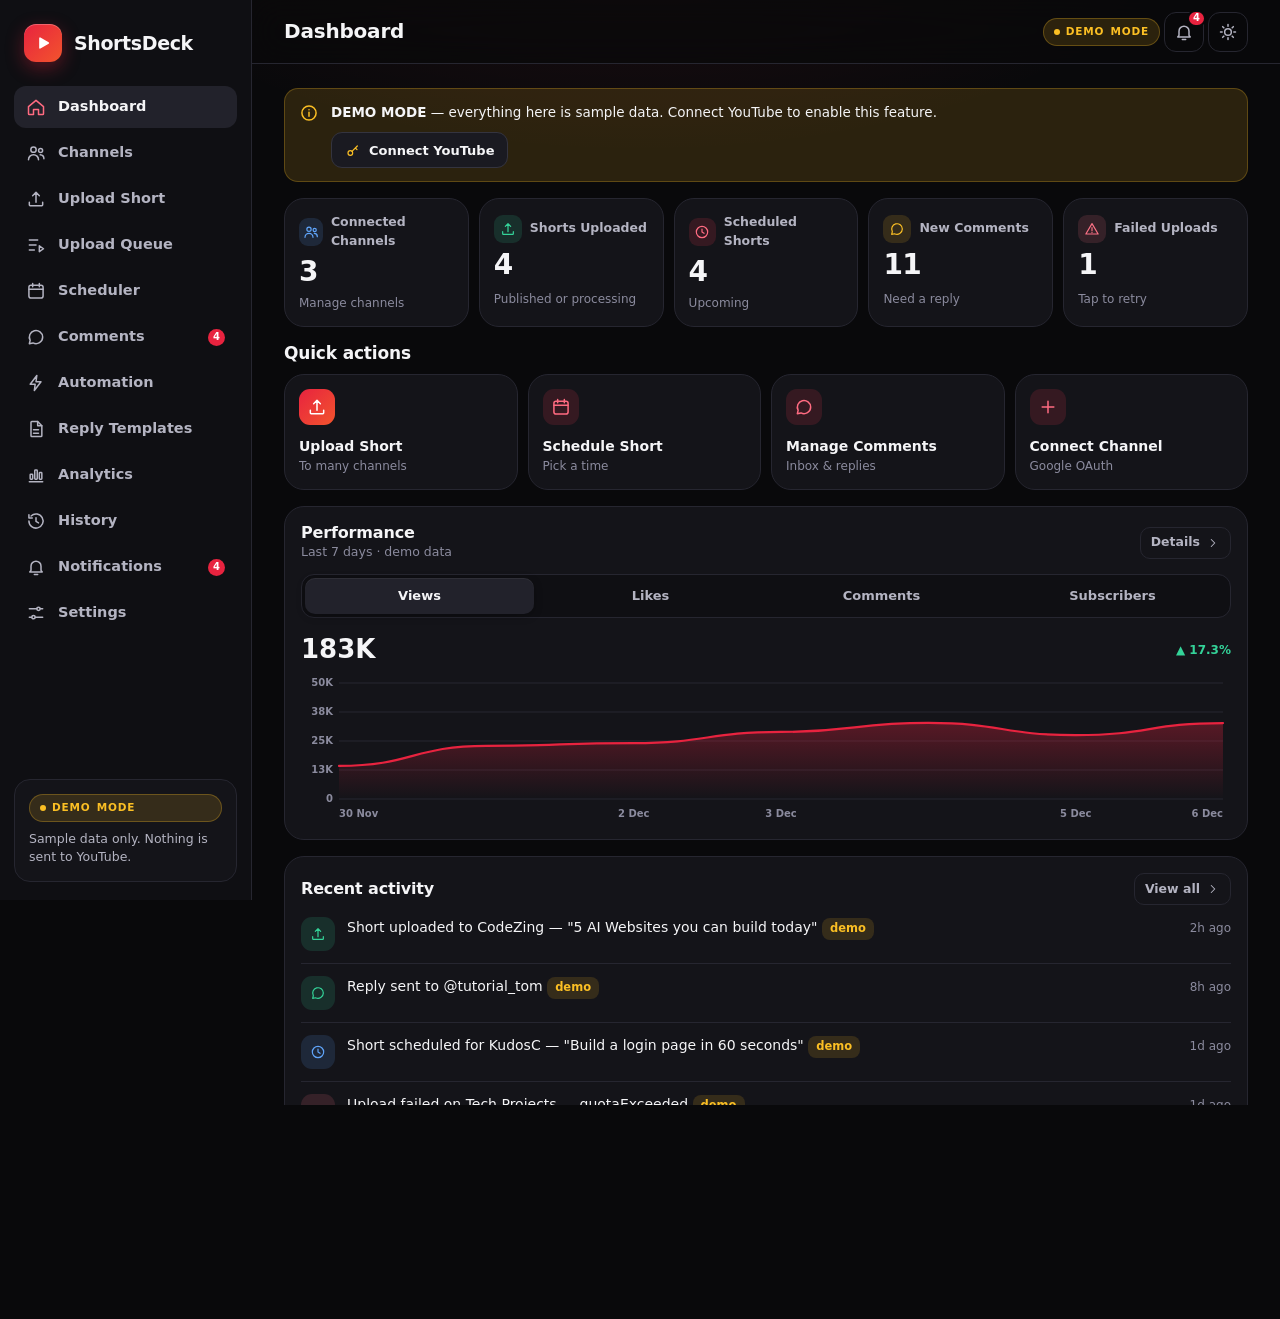
==== index.html @ edeb8007 "Initial commit via GitSync" ====
<!doctype html>
<html lang="en" data-theme="dark">
<head>
<meta charset="utf-8">
<meta name="viewport" content="width=device-width, initial-scale=1, viewport-fit=cover">
<meta name="theme-color" content="#09090b">
<meta name="color-scheme" content="dark light">
<meta name="referrer" content="no-referrer">
<title>ShortsDeck — Multi-channel Shorts manager</title>
<link rel="stylesheet" href="style.css">
<script src="js/theme-boot.js"></script>
</head>
<body>

<!-- Icon sprite (stroke icons, 24px grid) -->
<svg width="0" height="0" style="position:absolute" aria-hidden="true" focusable="false">
  <defs>
    <symbol id="i-home" viewBox="0 0 24 24"><path d="M3 11.5 12 4l9 7.5V20a1 1 0 0 1-1 1h-5v-6H9v6H4a1 1 0 0 1-1-1z"/></symbol>
    <symbol id="i-channels" viewBox="0 0 24 24"><circle cx="9" cy="8" r="3.2"/><path d="M3 20c0-3.3 2.7-6 6-6s6 2.7 6 6"/><circle cx="17.5" cy="9" r="2.4"/><path d="M17 14.2c2.5.2 4.5 2.2 4.5 4.8"/></symbol>
    <symbol id="i-upload" viewBox="0 0 24 24"><path d="M12 16V4m0 0-4 4m4-4 4 4"/><path d="M4 16v3a1 1 0 0 0 1 1h14a1 1 0 0 0 1-1v-3"/></symbol>
    <symbol id="i-queue" viewBox="0 0 24 24"><path d="M4 6h10M4 12h8M4 18h6"/><path d="m16 13 5 3.5-5 3.5z"/></symbol>
    <symbol id="i-calendar" viewBox="0 0 24 24"><rect x="3.5" y="5" width="17" height="15.5" rx="2.5"/><path d="M3.5 10h17M8 3v4M16 3v4"/></symbol>
    <symbol id="i-chat" viewBox="0 0 24 24"><path d="M20 12a8 8 0 0 1-11.6 7.1L4 20l1-4A8 8 0 1 1 20 12z"/></symbol>
    <symbol id="i-bolt" viewBox="0 0 24 24"><path d="M13 3 5 13.5h6L10 21l8-10.5h-6z"/></symbol>
    <symbol id="i-template" viewBox="0 0 24 24"><path d="M7 3h7l5 5v12a1 1 0 0 1-1 1H7a1 1 0 0 1-1-1V4a1 1 0 0 1 1-1z"/><path d="M14 3v5h5M9 13h6M9 17h6"/></symbol>
    <symbol id="i-chart" viewBox="0 0 24 24"><path d="M4 20h16"/><rect x="5" y="11" width="3" height="6" rx=".8"/><rect x="10.5" y="6" width="3" height="11" rx=".8"/><rect x="16" y="9" width="3" height="8" rx=".8"/></symbol>
    <symbol id="i-history" viewBox="0 0 24 24"><path d="M3.5 12a8.5 8.5 0 1 0 2.6-6.1"/><path d="M3.5 4.5v4h4M12 8v4.5l3 1.8"/></symbol>
    <symbol id="i-bell" viewBox="0 0 24 24"><path d="M6 16v-5a6 6 0 1 1 12 0v5l1.5 2h-15z"/><path d="M10 21h4"/></symbol>
    <symbol id="i-settings" viewBox="0 0 24 24"><path d="M4 7h9M17 7h3M4 17h3M11 17h9"/><circle cx="15" cy="7" r="2"/><circle cx="9" cy="17" r="2"/></symbol>
    <symbol id="i-plus" viewBox="0 0 24 24"><path d="M12 5v14M5 12h14"/></symbol>
    <symbol id="i-x" viewBox="0 0 24 24"><path d="m6 6 12 12M18 6 6 18"/></symbol>
    <symbol id="i-check" viewBox="0 0 24 24"><path d="m5 12.5 4.5 4.5L19 7.5"/></symbol>
    <symbol id="i-clock" viewBox="0 0 24 24"><circle cx="12" cy="12" r="8.5"/><path d="M12 7.5V12l3 2"/></symbol>
    <symbol id="i-alert" viewBox="0 0 24 24"><path d="M12 4 2.8 19.5h18.4z"/><path d="M12 10v4.5M12 17.2v.1"/></symbol>
    <symbol id="i-lock" viewBox="0 0 24 24"><rect x="5" y="10.5" width="14" height="10" rx="2"/><path d="M8 10.5V8a4 4 0 0 1 8 0v2.5"/></symbol>
    <symbol id="i-play" viewBox="0 0 24 24"><path d="M8 5.5v13l11-6.5z" fill="currentColor"/></symbol>
    <symbol id="i-trash" viewBox="0 0 24 24"><path d="M4 7h16M10 11v6M14 11v6M6 7l1 12.5a1 1 0 0 0 1 .9h8a1 1 0 0 0 1-.9L18 7M9 7V4.5h6V7"/></symbol>
    <symbol id="i-edit" viewBox="0 0 24 24"><path d="M4 20h4L19 9l-4-4L4 16z"/><path d="m13.5 6.5 4 4"/></symbol>
    <symbol id="i-copy" viewBox="0 0 24 24"><rect x="8.5" y="8.5" width="11" height="11" rx="2"/><path d="M15.5 8.5V6A1.5 1.5 0 0 0 14 4.5H6A1.5 1.5 0 0 0 4.5 6v8A1.5 1.5 0 0 0 6 15.5h2.5"/></symbol>
    <symbol id="i-refresh" viewBox="0 0 24 24"><path d="M20 11a8 8 0 0 0-14-4.5L4 9M4 4v5h5M4 13a8 8 0 0 0 14 4.5L20 15M20 20v-5h-5"/></symbol>
    <symbol id="i-search" viewBox="0 0 24 24"><circle cx="11" cy="11" r="6.5"/><path d="m16 16 4.5 4.5"/></symbol>
    <symbol id="i-grid" viewBox="0 0 24 24"><rect x="4" y="4" width="6.5" height="6.5" rx="1.5"/><rect x="13.5" y="4" width="6.5" height="6.5" rx="1.5"/><rect x="4" y="13.5" width="6.5" height="6.5" rx="1.5"/><rect x="13.5" y="13.5" width="6.5" height="6.5" rx="1.5"/></symbol>
    <symbol id="i-sun" viewBox="0 0 24 24"><circle cx="12" cy="12" r="4"/><path d="M12 3v2M12 19v2M3 12h2M19 12h2M5.6 5.6 7 7M17 17l1.4 1.4M18.4 5.6 17 7M7 17l-1.4 1.4"/></symbol>
    <symbol id="i-moon" viewBox="0 0 24 24"><path d="M20 14.5A8 8 0 0 1 9.5 4a8 8 0 1 0 10.5 10.5z"/></symbol>
    <symbol id="i-send" viewBox="0 0 24 24"><path d="m21 3-9.5 18-2.5-7.5L1.5 11z"/><path d="M21 3 9 13.5"/></symbol>
    <symbol id="i-ban" viewBox="0 0 24 24"><circle cx="12" cy="12" r="8.5"/><path d="m6 6 12 12"/></symbol>
    <symbol id="i-flag" viewBox="0 0 24 24"><path d="M5 21V4M5 4h11l-2 4 2 4H5"/></symbol>
    <symbol id="i-shield" viewBox="0 0 24 24"><path d="M12 3 4.5 6v6c0 4.5 3 7.5 7.5 9 4.5-1.5 7.5-4.5 7.5-9V6z"/><path d="m9 12 2.2 2.2L15.5 10"/></symbol>
    <symbol id="i-info" viewBox="0 0 24 24"><circle cx="12" cy="12" r="8.5"/><path d="M12 11v5M12 8v.1"/></symbol>
    <symbol id="i-link" viewBox="0 0 24 24"><path d="M10 14a4 4 0 0 0 5.7 0l3-3a4 4 0 0 0-5.7-5.7l-1 1M14 10a4 4 0 0 0-5.7 0l-3 3a4 4 0 0 0 5.7 5.7l1-1"/></symbol>
    <symbol id="i-film" viewBox="0 0 24 24"><rect x="3.5" y="4" width="17" height="16" rx="2"/><path d="M8 4v16M16 4v16M3.5 9H8M3.5 15H8M16 9h4.5M16 15h4.5"/></symbol>
    <symbol id="i-image" viewBox="0 0 24 24"><rect x="3.5" y="4.5" width="17" height="15" rx="2"/><circle cx="9" cy="10" r="1.6"/><path d="m4 18 5-5 4 4 3-3 4.5 4.5"/></symbol>
    <symbol id="i-server" viewBox="0 0 24 24"><rect x="3.5" y="4" width="17" height="6.5" rx="1.8"/><rect x="3.5" y="13.5" width="17" height="6.5" rx="1.8"/><path d="M7.5 7.3v.1M7.5 16.8v.1"/></symbol>
    <symbol id="i-chev" viewBox="0 0 24 24"><path d="m9 6 6 6-6 6"/></symbol>
    <symbol id="i-heart" viewBox="0 0 24 24"><path d="M12 20s-7.5-4.6-7.5-10A4.2 4.2 0 0 1 12 7.5 4.2 4.2 0 0 1 19.500 10c0 5.400-7.500 10-7.500 10z"/></symbol>
    <symbol id="i-user" viewBox="0 0 24 24"><circle cx="12" cy="8.5" r="3.5"/><path d="M5 20c0-3.900 3.100-7 7-7s7 3.100 7 7"/></symbol>
    <symbol id="i-eye" viewBox="0 0 24 24"><path d="M2.500 12S6 5.500 12 5.500 21.500 12 21.500 12 18 18.500 12 18.500 2.500 12 2.500 12z"/><circle cx="12" cy="12" r="2.800"/></symbol>
    <symbol id="i-key" viewBox="0 0 24 24"><circle cx="8" cy="15" r="3.500"/><path d="m10.500 12.500 8-8M15.500 7.500l2.500 2.500"/></symbol>
  </defs>
</svg>

<a class="skip" href="#main">Skip to content</a>

<div class="app" id="app">
  <aside class="sidebar" id="sidebar" aria-label="Primary"></aside>
  <div class="shell">
    <header class="topbar" id="topbar"></header>
    <main id="main" class="main" tabindex="-1" aria-live="polite">
      <div class="page"><div class="sk" style="height:120px;margin-bottom:12px"></div><div class="sk" style="height:120px"></div></div>
    </main>
  </div>
  <nav class="bottom-nav" id="bottom-nav" aria-label="Primary mobile"></nav>
</div>

<div id="toast-root" role="status" aria-live="polite"></div>
<div id="modal-root"></div>

<noscript><p style="padding:24px;font-family:sans-serif">ShortsDeck needs JavaScript to run.</p></noscript>

<script src="js/util.js"></script>
<script src="js/storage.js"></script>
<script src="js/demo-data.js"></script>
<script src="js/notifications.js"></script>
<script src="js/youtube.js"></script>
<script src="js/auth.js"></script>
<script src="js/analytics.js"></script>
<script src="js/uploads.js"></script>
<script src="js/scheduler.js"></script>
<script src="js/comments.js"></script>
<script src="app.js"></script>
</body>
</html>
---- style.css ----
/* ==========================================================================
   ShortsDeck — design system
   Mobile-first. Dark by default. No external fonts or libraries.
   ========================================================================== */

:root {
  --font: ui-sans-serif, system-ui, -apple-system, "Segoe UI", Roboto, "Helvetica Neue", Arial, sans-serif;
  --mono: ui-monospace, SFMono-Regular, Menlo, Consolas, monospace;
  --r-sm: 10px; --r-md: 14px; --r-lg: 20px; --r-xl: 26px;
  --nav-h: 64px; --top-h: 56px;
  --safe-b: env(safe-area-inset-bottom, 0px);
  --safe-t: env(safe-area-inset-top, 0px);
  --ease: cubic-bezier(.2, .8, .2, 1);
  --pad: 16px;
}

[data-theme="dark"] {
  --bg: #09090b; --bg2: #0f0f13; --card: #141419; --card2: #1a1a21; --card3: #22222b;
  --line: #262630; --line2: #34343f;
  --text: #f5f5f7; --text2: #b4b4c2; --text3: #8b8b9e;
  --accent: #e8233f; --accent2: #f2542d; --accent-text: #ff6b81; --accent-soft: rgba(255, 59, 87, .14);
  --ok: #34d399; --ok-soft: rgba(52, 211, 153, .14);
  --warn: #fbbf24; --warn-soft: rgba(251, 191, 36, .14);
  --err: #fb7185; --err-soft: rgba(251, 113, 133, .14);
  --info: #60a5fa; --info-soft: rgba(96, 165, 250, .14);
  --glass: rgba(9, 9, 11, .8); --shadow: 0 18px 40px rgba(0, 0, 0, .55);
  --glow: radial-gradient(900px 420px at 50% -120px, rgba(255, 59, 87, .11), transparent 65%);
}
[data-theme="light"] {
  --bg: #f5f5f8; --bg2: #ffffff; --card: #ffffff; --card2: #f1f1f5; --card3: #e8e8ee;
  --line: #e3e3ea; --line2: #cfcfda;
  --text: #14141a; --text2: #4b4b5c; --text3: #666678;
  --accent: #e11d48; --accent2: #ea4a24; --accent-text: #c9163f; --accent-soft: rgba(225, 29, 72, .09);
  --ok: #0f8a5f; --ok-soft: rgba(15, 138, 95, .1);
  --warn: #a16207; --warn-soft: rgba(202, 138, 4, .14);
  --err: #c81e3a; --err-soft: rgba(200, 30, 58, .09);
  --info: #1d63c9; --info-soft: rgba(29, 99, 201, .1);
  --glass: rgba(245, 245, 248, .85); --shadow: 0 18px 40px rgba(20, 20, 40, .14);
  --glow: radial-gradient(900px 420px at 50% -120px, rgba(225, 29, 72, .07), transparent 65%);
}

*, *::before, *::after { box-sizing: border-box; }
html { scroll-padding-top: 72px; scroll-padding-bottom: 170px; -webkit-text-size-adjust: 100%; text-size-adjust: 100%; overflow-x: hidden; scroll-behavior: smooth; }
body {
  margin: 0; min-height: 100dvh; width: 100%; max-width: 100vw; overflow-x: hidden;
  background: var(--glow), var(--bg); background-repeat: no-repeat;
  color: var(--text); font: 400 15px/1.5 var(--font);
  -webkit-font-smoothing: antialiased; -webkit-tap-highlight-color: transparent;
  overflow-wrap: anywhere;
}
body.lock { overflow: hidden; }
img, svg, video, canvas { max-width: 100%; }
h1, h2, h3, h4, p { margin: 0; }
h1, h2, h3, h4 { letter-spacing: -.01em; line-height: 1.25; }
a { color: var(--accent-text); text-decoration: none; }
button { font: inherit; color: inherit; cursor: pointer; }
:focus-visible { outline: 2px solid var(--accent-text); outline-offset: 2px; border-radius: 6px; }
.vh { position: absolute; width: 1px; height: 1px; opacity: 0; overflow: hidden; clip: rect(0 0 0 0); pointer-events: none; }
.skip { position: fixed; left: 8px; top: -60px; z-index: 300; background: var(--card); color: var(--text); padding: 10px 14px; border-radius: 10px; border: 1px solid var(--line2); }
.skip:focus { top: 8px; }
.muted { color: var(--text2); }
.dim { color: var(--text3); }
.mono { font-family: var(--mono); }
.num { font-variant-numeric: tabular-nums; }
.i { width: 20px; height: 20px; flex: none; fill: none; stroke: currentColor; stroke-width: 1.8; stroke-linecap: round; stroke-linejoin: round; }
.i.sm { width: 16px; height: 16px; } .i.xs { width: 14px; height: 14px; } .i.lg { width: 24px; height: 24px; }

/* ---------- App shell ---------- */
.app { min-height: 100dvh; }
.shell { min-width: 0; }
.sidebar { display: none; }
.topbar {
  position: sticky; top: 0; z-index: 40; display: flex; align-items: center; gap: 10px;
  min-height: calc(var(--top-h) + var(--safe-t)); padding: var(--safe-t) var(--pad) 0;
  background: var(--glass); -webkit-backdrop-filter: blur(16px) saturate(1.4); backdrop-filter: blur(16px) saturate(1.4);
  border-bottom: 1px solid var(--line);
}
.topbar .logo-mark { width: 32px; height: 32px; }
.topbar h1 { flex: 1 1 auto; min-width: 0; font-size: 18px; font-weight: 750; white-space: nowrap; overflow: hidden; text-overflow: ellipsis; }
.top-actions { display: flex; align-items: center; gap: 4px; flex: none; }
.topbar { gap: 8px; }
@media (max-width: 419px) { .topbar .logo-mark { width: 28px; height: 28px; } .top-actions .btn.icon { width: 36px; min-height: 36px; } }
.main { padding: 16px var(--pad) calc(var(--nav-h) + var(--safe-b) + 28px); min-width: 0; outline: none; }
.page { display: grid; gap: 16px; min-width: 0; animation: rise .32s var(--ease) both; }
.page > * { min-width: 0; }
@keyframes rise { from { opacity: 0; transform: translateY(8px); } to { opacity: 1; transform: none; } }
@keyframes fade { from { opacity: 0; } to { opacity: 1; } }
@keyframes sheet { from { transform: translateY(40px); opacity: 0; } to { transform: none; opacity: 1; } }

.logo-mark {
  display: grid; place-items: center; border-radius: 10px; color: #fff; flex: none;
  background: linear-gradient(135deg, var(--accent), var(--accent2));
  box-shadow: 0 6px 18px rgba(232, 35, 63, .35), inset 0 1px 0 rgba(255, 255, 255, .25);
}
.logo-mark .i { width: 18px; height: 18px; stroke-width: 2.2; }

.pill-mode {
  display: inline-flex; align-items: center; gap: 6px; height: 28px; padding: 0 10px; border-radius: 99px;
  font-size: 10.5px; font-weight: 800; letter-spacing: .08em; border: 1px solid transparent; white-space: nowrap;
}
.pill-mode::before { content: ""; width: 6px; height: 6px; border-radius: 50%; background: currentColor; }
.pm-x { display: none; }
@media (min-width: 420px) { .pm-x { display: inline; } }
.pill-mode.demo { background: var(--warn-soft); color: var(--warn); border-color: rgba(251, 191, 36, .28); }
.pill-mode.live { background: var(--ok-soft); color: var(--ok); border-color: rgba(52, 211, 153, .3); }

/* Bottom nav (phones/tablets) */
.bottom-nav {
  position: fixed; left: 0; right: 0; bottom: 0; z-index: 50;
  display: grid; grid-template-columns: repeat(5, minmax(0, 1fr)); align-items: end;
  height: calc(var(--nav-h) + var(--safe-b)); padding: 0 6px var(--safe-b);
  background: var(--glass); -webkit-backdrop-filter: blur(18px) saturate(1.4); backdrop-filter: blur(18px) saturate(1.4);
  border-top: 1px solid var(--line);
}
.bn {
  position: relative; display: flex; flex-direction: column; align-items: center; justify-content: center; gap: 3px;
  height: var(--nav-h); background: none; border: 0; color: var(--text3); font-size: 10.5px; font-weight: 650; min-width: 0;
  transition: color .2s;
}
.bn .i { width: 22px; height: 22px; }
.bn[aria-current="page"] { color: var(--text); }
.bn[aria-current="page"]::before {
  content: ""; position: absolute; top: 0; width: 22px; height: 3px; border-radius: 0 0 4px 4px;
  background: linear-gradient(90deg, var(--accent), var(--accent2));
}
.bn[aria-current="page"] .i { color: var(--accent-text); }
.bn.fab { color: var(--text); }
.bn.fab .fab-btn {
  display: grid; place-items: center; width: 52px; height: 52px; border-radius: 18px; margin-top: -22px; color: #fff;
  background: linear-gradient(135deg, var(--accent), var(--accent2));
  box-shadow: 0 10px 24px rgba(232, 35, 63, .4), 0 0 0 5px var(--bg), inset 0 1px 0 rgba(255, 255, 255, .28);
  transition: transform .2s var(--ease);
}
.bn.fab:active .fab-btn { transform: scale(.92); }
.bn.fab[aria-current="page"]::before { display: none; }
.bn.fab .fab-btn .i { width: 24px; height: 24px; stroke-width: 2.2; }
.bn.fab span.lbl { margin-top: -2px; }
.dot-badge {
  position: absolute; top: 8px; left: calc(50% + 6px); min-width: 17px; height: 17px; padding: 0 4px; border-radius: 99px;
  background: var(--accent); color: #fff; font-size: 10px; font-weight: 800; display: grid; place-items: center; line-height: 1;
  border: 2px solid var(--bg);
}
.dot-badge:empty { display: none; }

/* ---------- Buttons ---------- */
.btn {
  display: inline-flex; align-items: center; justify-content: center; gap: 8px; min-height: 44px; padding: 0 18px;
  border-radius: 13px; border: 1px solid var(--line2); background: var(--card2); color: var(--text);
  font-weight: 650; font-size: 14.5px; line-height: 1; white-space: nowrap; max-width: 100%;
  transition: transform .15s var(--ease), background .2s, border-color .2s, opacity .2s;
  -webkit-user-select: none; user-select: none; text-decoration: none;
}
.btn:hover { background: var(--card3); }
.btn:active { transform: scale(.97); }
.btn[disabled], .btn.is-busy { opacity: .55; pointer-events: none; }
.btn.primary {
  color: #fff; border-color: transparent; background: linear-gradient(135deg, var(--accent), var(--accent2));
  box-shadow: 0 8px 20px rgba(232, 35, 63, .28), inset 0 1px 0 rgba(255, 255, 255, .22);
}
.btn.primary:hover { filter: brightness(1.07); }
.btn.ghost { background: transparent; border-color: var(--line); color: var(--text2); }
.btn.ghost:hover { background: var(--card2); color: var(--text); }
.btn.soft { background: var(--accent-soft); border-color: transparent; color: var(--accent-text); }
.btn.danger { background: var(--err-soft); border-color: transparent; color: var(--err); }
.btn.sm { min-height: 36px; padding: 0 13px; font-size: 13px; border-radius: 11px; }
.btn.xs { min-height: 32px; padding: 0 10px; font-size: 12.5px; border-radius: 10px; gap: 6px; }
.btn.icon { width: 40px; min-height: 40px; padding: 0; border-radius: 12px; }
.btn.icon.sm { width: 36px; min-height: 36px; }
.btn.block { width: 100%; }
.btn .spin { width: 16px; height: 16px; border: 2px solid currentColor; border-right-color: transparent; border-radius: 50%; animation: spin .7s linear infinite; }
@keyframes spin { to { transform: rotate(360deg); } }
.bell-btn { position: relative; }
.bell-btn .dot-badge { top: -3px; left: auto; right: -3px; border-color: var(--bg); }

/* ---------- Cards & layout ---------- */
.card { background: var(--card); border: 1px solid var(--line); border-radius: var(--r-lg); padding: 16px; min-width: 0; }
.card.flush { padding: 0; overflow: hidden; }
.card-h { display: flex; align-items: center; justify-content: space-between; gap: 10px; margin-bottom: 12px; min-width: 0; }
.card-h h2, .card-h h3 { font-size: 16px; font-weight: 720; }
.card-h .sub { font-size: 12.5px; color: var(--text3); }
.lead { color: var(--text2); font-size: 14.5px; }
.sec-h { display: flex; align-items: center; justify-content: space-between; gap: 10px; }
.sec-h h2 { font-size: 17px; font-weight: 750; }
.stack { display: grid; gap: 12px; min-width: 0; }
.stack.sm { gap: 8px; }
.row { display: flex; align-items: center; gap: 10px; min-width: 0; }
.row.wrap { flex-wrap: wrap; }
.row.between { justify-content: space-between; }
.grow { flex: 1; min-width: 0; }
.cols { display: grid; gap: 16px; grid-template-columns: minmax(0, 1fr); }
.grid2 { display: grid; gap: 10px; grid-template-columns: repeat(2, minmax(0, 1fr)); }
.hr { height: 1px; background: var(--line); margin: 4px 0; }
.truncate { white-space: nowrap; overflow: hidden; text-overflow: ellipsis; min-width: 0; }

.banner {
  display: flex; gap: 12px; align-items: flex-start; padding: 13px 14px; border-radius: var(--r-md);
  background: var(--warn-soft); border: 1px solid rgba(251, 191, 36, .25); color: var(--text); font-size: 13.5px;
}
.banner .i { color: var(--warn); margin-top: 1px; }
.banner b { font-weight: 700; }
.banner.info { background: var(--info-soft); border-color: rgba(96, 165, 250, .25); }
.banner.info .i { color: var(--info); }
.banner.err { background: var(--err-soft); border-color: rgba(251, 113, 133, .28); }
.banner.err .i { color: var(--err); }
.banner.ok { background: var(--ok-soft); border-color: rgba(52, 211, 153, .28); }
.banner.ok .i { color: var(--ok); }
.banner p + p { margin-top: 4px; }
.banner .btn { margin-top: 10px; }

/* ---------- Avatars / badges ---------- */
.av {
  display: inline-grid; place-items: center; width: 44px; height: 44px; border-radius: 50%; flex: none; color: #fff; font-weight: 800; font-size: 17px;
  background: linear-gradient(135deg, hsl(var(--h) 72% 56%), hsl(calc(var(--h) + 45) 72% 38%));
  box-shadow: inset 0 0 0 1px rgba(255, 255, 255, .18);
}
.av.sm { width: 32px; height: 32px; font-size: 13px; } .av.xs { width: 26px; height: 26px; font-size: 11px; } .av.lg { width: 56px; height: 56px; font-size: 22px; }
.badge {
  display: inline-flex; align-items: center; gap: 5px; height: 24px; padding: 0 9px; border-radius: 99px; font-size: 12px; font-weight: 700;
  background: var(--card3); color: var(--text2); white-space: nowrap; flex: none;
}
.badge .i { width: 13px; height: 13px; stroke-width: 2.2; }
.b-ok { background: var(--ok-soft); color: var(--ok); }
.b-warn { background: var(--warn-soft); color: var(--warn); }
.b-err { background: var(--err-soft); color: var(--err); }
.b-info { background: var(--info-soft); color: var(--info); }
.b-accent { background: var(--accent-soft); color: var(--accent-text); }
.b-mute { background: var(--card3); color: var(--text2); }
.tag { display: inline-flex; align-items: center; height: 22px; padding: 0 8px; border-radius: 8px; font-size: 11.5px; font-weight: 650; background: var(--card3); color: var(--text2); white-space: nowrap; }
.tag.demo { background: var(--warn-soft); color: var(--warn); }

/* ---------- Stats / quick actions ---------- */
.stats { display: grid; gap: 10px; grid-template-columns: repeat(2, minmax(0, 1fr)); }
.stats > .stat:last-child:nth-child(odd) { grid-column: 1 / -1; }
.stat { display: grid; gap: 6px; padding: 14px; background: var(--card); border: 1px solid var(--line); border-radius: var(--r-lg); color: inherit; position: relative; overflow: hidden; transition: border-color .2s, transform .15s var(--ease); }
a.stat:hover { border-color: var(--line2); }
a.stat:active { transform: scale(.98); }
.stat .k { display: flex; align-items: center; gap: 8px; color: var(--text2); font-size: 12.5px; font-weight: 600; }
.stat .k .ic { display: grid; place-items: center; width: 28px; height: 28px; border-radius: 9px; background: var(--card3); }
.stat .v { font-size: 28px; font-weight: 800; letter-spacing: -.02em; line-height: 1.1; font-variant-numeric: tabular-nums; }
.stat .s { font-size: 12px; color: var(--text3); }
.stat.t-ok .ic { background: var(--ok-soft); color: var(--ok); }
.stat.t-accent .ic { background: var(--accent-soft); color: var(--accent-text); }
.stat.t-info .ic { background: var(--info-soft); color: var(--info); }
.stat.t-warn .ic { background: var(--warn-soft); color: var(--warn); }
.stat.t-err .ic { background: var(--err-soft); color: var(--err); }
.stat.wide { display: flex; align-items: center; justify-content: space-between; }
.stat.wide .v { font-size: 24px; }

.qa-grid { display: grid; gap: 10px; grid-template-columns: repeat(2, minmax(0, 1fr)); }
.qa {
  display: flex; flex-direction: column; align-items: flex-start; gap: 10px; padding: 14px; text-align: left; min-height: 92px;
  background: var(--card); border: 1px solid var(--line); border-radius: var(--r-lg); color: var(--text);
  transition: border-color .2s, transform .15s var(--ease), background .2s; width: 100%; min-width: 0;
}
.qa:hover { border-color: var(--line2); background: var(--card2); }
.qa:active { transform: scale(.97); }
.qa .ic { display: grid; place-items: center; width: 36px; height: 36px; border-radius: 11px; background: var(--accent-soft); color: var(--accent-text); }
.qa.primary .ic { background: linear-gradient(135deg, var(--accent), var(--accent2)); color: #fff; }
.qa b { font-size: 14px; font-weight: 700; }
.qa small { display: block; color: var(--text3); font-size: 12px; font-weight: 500; }

/* ---------- Lists ---------- */
.list { display: grid; }
.item { display: flex; gap: 12px; align-items: flex-start; padding: 12px 0; border-top: 1px solid var(--line); min-width: 0; }
.list > .item:first-child { border-top: 0; padding-top: 0; }
.list > .item:last-child { padding-bottom: 0; }
.ico { display: grid; place-items: center; width: 34px; height: 34px; border-radius: 11px; flex: none; background: var(--card3); color: var(--text2); }
.ico.ok { background: var(--ok-soft); color: var(--ok); } .ico.warn { background: var(--warn-soft); color: var(--warn); }
.ico.err { background: var(--err-soft); color: var(--err); } .ico.info { background: var(--info-soft); color: var(--info); }
.ico.accent { background: var(--accent-soft); color: var(--accent-text); }
.item .tx { flex: 1; min-width: 0; font-size: 14px; }
.item .tx b { font-weight: 650; }
.item .when { font-size: 12px; color: var(--text3); white-space: nowrap; flex: none; padding-top: 2px; }
.item .meta { font-size: 12.5px; color: var(--text3); }
.date-h { font-size: 12px; font-weight: 800; letter-spacing: .08em; text-transform: uppercase; color: var(--text3); padding: 4px 2px; }

/* ---------- Forms ---------- */
.field { display: grid; gap: 6px; min-width: 0; }
.field + .field, .field + .row2, .row2 + .field, .row2 + .row2 { margin-top: 14px; }
.field > label, .lbl { font-size: 13px; font-weight: 650; color: var(--text2); display: flex; justify-content: space-between; gap: 8px; }
.lbl .counter { color: var(--text3); font-weight: 600; font-variant-numeric: tabular-nums; }
.input, .select, .textarea {
  width: 100%; min-width: 0; max-width: 100%; height: 46px; padding: 0 14px; border-radius: 12px;
  background: var(--bg2); border: 1px solid var(--line2); color: var(--text); font: inherit; font-size: 16px;
  transition: border-color .2s, box-shadow .2s; -webkit-appearance: none; appearance: none;
}
[data-theme="dark"] .input, [data-theme="dark"] .select, [data-theme="dark"] .textarea { background: var(--bg2); }
.textarea { height: auto; min-height: 96px; padding: 12px 14px; resize: vertical; line-height: 1.45; }
.select {
  padding-right: 38px; background-image: linear-gradient(45deg, transparent 50%, var(--text3) 50%), linear-gradient(135deg, var(--text3) 50%, transparent 50%);
  background-position: calc(100% - 20px) 20px, calc(100% - 15px) 20px; background-size: 5px 5px; background-repeat: no-repeat; text-overflow: ellipsis;
}
input[type="date"].input, input[type="time"].input { display: block; line-height: 44px; min-height: 46px; }
.input:focus, .select:focus, .textarea:focus { outline: none; border-color: var(--accent-text); box-shadow: 0 0 0 3px var(--accent-soft); }
.input.invalid, .textarea.invalid, .select.invalid { border-color: var(--err); box-shadow: 0 0 0 3px var(--err-soft); }
.input::placeholder, .textarea::placeholder { color: var(--text3); }
.hint { font-size: 12.5px; color: var(--text3); }
.err-text { font-size: 12.5px; color: var(--err); font-weight: 600; }
.row2 { display: grid; gap: 10px; grid-template-columns: repeat(2, minmax(0, 1fr)); }
.search { position: relative; }
.search .i { position: absolute; left: 14px; top: 13px; color: var(--text3); pointer-events: none; }
.search .input { padding-left: 42px; }

.switch { position: relative; display: inline-block; width: 46px; height: 28px; flex: none; }
.switch input { position: absolute; inset: 0; width: 100%; height: 100%; opacity: 0; margin: 0; cursor: pointer; z-index: 1; }
.switch .trk { position: absolute; inset: 0; border-radius: 99px; background: var(--card3); border: 1px solid var(--line2); transition: background .2s, border-color .2s; }
.switch .trk::after { content: ""; position: absolute; top: 3px; left: 3px; width: 20px; height: 20px; border-radius: 50%; background: #fff; box-shadow: 0 2px 6px rgba(0, 0, 0, .35); transition: transform .22s var(--ease); }
.switch input:checked + .trk { background: linear-gradient(135deg, var(--accent), var(--accent2)); border-color: transparent; }
.switch input:checked + .trk::after { transform: translateX(18px); }
.switch input:focus-visible + .trk { outline: 2px solid var(--accent-text); outline-offset: 2px; }
.set-row { display: flex; align-items: center; justify-content: space-between; gap: 14px; padding: 12px 0; border-top: 1px solid var(--line); }
.set-row:first-child { border-top: 0; padding-top: 0; }
.set-row .t { min-width: 0; font-size: 14.5px; font-weight: 600; }
.set-row .t small { display: block; color: var(--text3); font-weight: 450; font-size: 12.5px; margin-top: 2px; }

.seg { display: grid; grid-auto-flow: column; grid-auto-columns: minmax(0, 1fr); gap: 2px; padding: 3px; border-radius: 13px; background: var(--bg2); border: 1px solid var(--line); }
.seg button { min-height: 36px; padding: 0 8px; border-radius: 10px; border: 0; background: transparent; color: var(--text2); font-weight: 650; font-size: 13px; transition: background .2s, color .2s; white-space: nowrap; overflow: hidden; text-overflow: ellipsis; }
.seg button[aria-pressed="true"] { background: var(--card3); color: var(--text); box-shadow: 0 1px 0 rgba(255, 255, 255, .06) inset, 0 2px 8px rgba(0, 0, 0, .25); }
[data-theme="light"] .seg button[aria-pressed="true"] { background: #fff; box-shadow: 0 1px 4px rgba(20, 20, 40, .15); }

.chips { display: flex; gap: 8px; overflow-x: auto; margin: 0 calc(var(--pad) * -1); padding: 2px var(--pad); scrollbar-width: none; -webkit-overflow-scrolling: touch; scroll-snap-type: x proximity; }
.chips::-webkit-scrollbar { display: none; }
.chip {
  flex: none; display: inline-flex; align-items: center; gap: 7px; height: 36px; padding: 0 14px; border-radius: 99px; scroll-snap-align: start;
  border: 1px solid var(--line); background: var(--card); color: var(--text2); font-weight: 650; font-size: 13.5px; transition: all .2s;
}
.chip[aria-pressed="true"] { background: var(--text); color: var(--bg); border-color: var(--text); }
.chip .n { font-size: 11.5px; padding: 1px 6px; border-radius: 99px; background: var(--card3); color: var(--text2); font-variant-numeric: tabular-nums; }
.chip[aria-pressed="true"] .n { background: rgba(127, 127, 127, .3); color: inherit; }

.drop {
  display: grid; justify-items: center; gap: 6px; text-align: center; padding: 22px 16px; border-radius: var(--r-lg); cursor: pointer;
  border: 1.5px dashed var(--line2); background: var(--bg2); transition: border-color .2s, background .2s;
}
.drop:hover, .drop:focus-within, .drop.over { border-color: var(--accent-text); background: var(--accent-soft); }
.drop .ic { display: grid; place-items: center; width: 48px; height: 48px; border-radius: 15px; background: var(--accent-soft); color: var(--accent-text); }
.drop b { font-size: 15px; }
.file-row { display: flex; align-items: center; gap: 12px; padding: 12px; border-radius: var(--r-md); background: var(--bg2); border: 1px solid var(--line); min-width: 0; }

.pick { display: block; position: relative; cursor: pointer; }
.pick-in { display: flex; align-items: center; gap: 12px; padding: 12px; border-radius: var(--r-md); border: 1px solid var(--line2); background: var(--bg2); transition: border-color .2s, background .2s; min-width: 0; }
.pick-t { flex: 1; min-width: 0; display: grid; }
.pick-t b { font-size: 14.5px; font-weight: 700; }
.pick-t small { color: var(--text3); font-size: 12.5px; }
.tick { display: grid; place-items: center; width: 24px; height: 24px; border-radius: 8px; border: 1.5px solid var(--line2); color: transparent; flex: none; transition: all .2s; }
.pick input:checked + .pick-in { border-color: var(--accent-text); background: var(--accent-soft); }
.pick input:checked + .pick-in .tick { background: linear-gradient(135deg, var(--accent), var(--accent2)); border-color: transparent; color: #fff; }
.pick input:focus-visible + .pick-in { outline: 2px solid var(--accent-text); outline-offset: 2px; }
.pick.dis { cursor: not-allowed; }
.pick.dis .pick-in { opacity: .55; }

.tag-box { display: flex; flex-wrap: wrap; gap: 6px; padding: 8px; border-radius: 12px; background: var(--bg2); border: 1px solid var(--line2); min-width: 0; }
.tag-box:focus-within { border-color: var(--accent-text); box-shadow: 0 0 0 3px var(--accent-soft); }
.tag-box input { flex: 1; min-width: 90px; height: 32px; background: none; border: 0; color: var(--text); font: inherit; font-size: 16px; outline: none; padding: 0 6px; }
.tchip { display: inline-flex; align-items: center; gap: 4px; height: 32px; padding: 0 6px 0 11px; border-radius: 99px; background: var(--card3); font-size: 13px; font-weight: 600; max-width: 100%; }
.tchip button { display: grid; place-items: center; width: 22px; height: 22px; border-radius: 50%; border: 0; background: transparent; color: var(--text3); padding: 0; }
.tchip button:hover { color: var(--text); background: var(--line2); }

.sched-box { display: grid; gap: 12px; padding: 14px; border-radius: var(--r-md); background: var(--bg2); border: 1px solid var(--line); margin-top: 12px; }
.sched-row { display: grid; gap: 8px; padding-top: 12px; border-top: 1px solid var(--line); }
.sched-row:first-of-type { border-top: 0; padding-top: 0; }
.sched-row .row { gap: 8px; }

/* Preview */
.preview { display: grid; gap: 14px; grid-template-columns: minmax(0, 150px) minmax(0, 1fr); align-items: start; }
.phone {
  position: relative; aspect-ratio: 9 / 16; border-radius: 18px; overflow: hidden; border: 1px solid var(--line2);
  background: linear-gradient(160deg, hsl(var(--h, 350) 55% 30%), hsl(calc(var(--h, 350) + 50) 60% 14%)); color: #fff;
}
.phone video, .phone img.cover { position: absolute; inset: 0; width: 100%; height: 100%; object-fit: cover; }
.phone::after { content: ""; position: absolute; inset: 0; background: linear-gradient(180deg, transparent 45%, rgba(0, 0, 0, .7)); pointer-events: none; }
.phone .ov-b { position: absolute; left: 9px; right: 38px; bottom: 9px; z-index: 2; display: grid; gap: 3px; font-size: 11px; line-height: 1.25; }
.phone .ov-b b { font-size: 11px; }
.phone .ov-b span { display: -webkit-box; -webkit-line-clamp: 3; -webkit-box-orient: vertical; overflow: hidden; }
.phone .rail { position: absolute; right: 7px; bottom: 12px; z-index: 2; display: grid; gap: 10px; }
.phone .rail i { display: block; width: 22px; height: 22px; border-radius: 50%; background: rgba(255, 255, 255, .22); }
.phone .empty-ph { position: absolute; inset: 0; z-index: 1; display: grid; place-items: center; opacity: .7; }
.kv { display: grid; gap: 10px; font-size: 13.5px; min-width: 0; }
.kv > div { display: grid; gap: 2px; min-width: 0; }
.kv dt, .kv .k { font-size: 11.5px; color: var(--text3); font-weight: 700; letter-spacing: .06em; text-transform: uppercase; }
.kv dd, .kv .v { margin: 0; font-weight: 600; min-width: 0; }
details.fold > summary { cursor: pointer; font-size: 13px; font-weight: 650; color: var(--text2); list-style: none; padding: 8px 0; display: flex; align-items: center; gap: 6px; }
details.fold > summary::-webkit-details-marker { display: none; }
details.fold > summary::before { content: "▸"; transition: transform .2s; }
details.fold[open] > summary::before { transform: rotate(90deg); }
pre.code { margin: 0; padding: 12px; border-radius: 12px; background: var(--bg2); border: 1px solid var(--line); font: 12px/1.5 var(--mono); overflow-x: auto; max-width: 100%; white-space: pre; color: var(--text2); }

.cta-bar { position: sticky; bottom: calc(var(--nav-h) + var(--safe-b) + 10px); z-index: 20; display: grid; gap: 8px; padding: 10px; border-radius: 18px; background: var(--glass); -webkit-backdrop-filter: blur(16px); backdrop-filter: blur(16px); border: 1px solid var(--line2); box-shadow: var(--shadow); }
.cta-bar .btn { min-height: 50px; font-size: 15px; }
.cta-bar small { text-align: center; color: var(--text3); font-size: 12px; }

/* ---------- Channels ---------- */
.ch-grid { display: grid; gap: 12px; grid-template-columns: minmax(0, 1fr); }
.ch { display: grid; gap: 14px; padding: 16px; background: var(--card); border: 1px solid var(--line); border-radius: var(--r-lg); min-width: 0; }
.ch-h { display: flex; align-items: center; gap: 12px; min-width: 0; }
.ch-h b { font-size: 16px; font-weight: 750; display: block; }
.ch-h small { color: var(--text3); font-size: 13px; }
.ch-stats { display: flex; gap: 8px; flex-wrap: wrap; }
.ch-acts { display: grid; grid-template-columns: repeat(3, minmax(0, 1fr)); gap: 8px; }
.ch-acts .btn { padding: 0 6px; font-size: 13px; min-width: 0; }
.connect-card { display: flex; align-items: center; gap: 14px; padding: 16px; border-radius: var(--r-lg); border: 1.5px dashed var(--line2); background: transparent; color: var(--text); width: 100%; text-align: left; min-width: 0; transition: border-color .2s, background .2s; }
.connect-card:hover { border-color: var(--accent-text); background: var(--accent-soft); }

/* ---------- Queue ---------- */
.job { display: grid; gap: 12px; }
.job-h { display: flex; gap: 12px; align-items: center; min-width: 0; }
.thumb { position: relative; width: 44px; height: 62px; border-radius: 10px; flex: none; display: grid; place-items: center; color: #fff; overflow: hidden;
  background: linear-gradient(160deg, hsl(var(--h) 60% 38%), hsl(calc(var(--h) + 50) 60% 18%)); box-shadow: inset 0 0 0 1px rgba(255, 255, 255, .12); }
.thumb .i { width: 18px; height: 18px; opacity: .9; }
.job-h h3 { font-size: 15.5px; font-weight: 720; }
.job-h p { font-size: 12.5px; color: var(--text3); }
.tgt-list { list-style: none; margin: 0; padding: 0; display: grid; gap: 8px; }
.tgt { display: grid; gap: 8px; padding: 10px 12px; border-radius: var(--r-md); background: var(--bg2); border: 1px solid var(--line); min-width: 0; }
.tgt-top { display: flex; align-items: center; gap: 10px; min-width: 0; }
.tgt-top .nm { flex: 1; min-width: 0; font-weight: 650; font-size: 14px; }
.tgt-top .nm small { display: block; font-weight: 500; color: var(--text3); font-size: 12px; white-space: nowrap; overflow: hidden; text-overflow: ellipsis; }
.tgt-acts { display: flex; gap: 8px; flex-wrap: wrap; }
.bar { height: 6px; border-radius: 99px; background: var(--card3); overflow: hidden; }
.bar > i { display: block; height: 100%; border-radius: inherit; background: linear-gradient(90deg, var(--accent), var(--accent2)); transition: width .6s var(--ease); }
.bar.ok > i { background: var(--ok); }
.prog-l { display: flex; justify-content: space-between; font-size: 12px; color: var(--text3); font-variant-numeric: tabular-nums; }
.err-line { font-size: 12.5px; color: var(--err); }

/* ---------- Scheduler ---------- */
.week { display: flex; gap: 8px; overflow-x: auto; margin: 0 calc(var(--pad) * -1); padding: 2px var(--pad); scrollbar-width: none; scroll-snap-type: x proximity; }
.week::-webkit-scrollbar { display: none; }
.day { flex: none; scroll-snap-align: start; width: 54px; padding: 8px 0 9px; display: grid; justify-items: center; gap: 2px; border-radius: 15px; border: 1px solid var(--line); background: var(--card); color: var(--text2); }
.day small { font-size: 11px; font-weight: 700; text-transform: uppercase; letter-spacing: .04em; color: var(--text3); }
.day b { font-size: 17px; font-weight: 800; color: var(--text); }
.day i { width: 6px; height: 6px; border-radius: 50%; background: transparent; margin-top: 2px; }
.day.has i { background: var(--accent-text); }
.day[aria-pressed="true"] { background: var(--text); border-color: var(--text); }
.day[aria-pressed="true"] b, .day[aria-pressed="true"] small { color: var(--bg); }
.day.today { border-color: var(--accent-text); }
.sch { display: flex; gap: 12px; align-items: flex-start; padding: 12px 0; border-top: 1px solid var(--line); min-width: 0; }
.list > .sch:first-child { border-top: 0; padding-top: 0; }
.sch .t { flex: none; width: 66px; padding: 6px 0; text-align: center; border-radius: 12px; background: var(--bg2); border: 1px solid var(--line); }
.sch .t b { display: block; font-size: 14px; font-weight: 800; font-variant-numeric: tabular-nums; }
.sch .t small { font-size: 11px; color: var(--text3); }
.sch .bd { flex: 1; min-width: 0; display: grid; gap: 6px; }
.sch .bd h4 { font-size: 14.5px; font-weight: 700; }

/* ---------- Comments ---------- */
.cm { display: grid; gap: 10px; position: relative; }
.cm.unread::before { content: ""; position: absolute; left: 0; top: 16px; bottom: 16px; width: 3px; border-radius: 0 4px 4px 0; background: linear-gradient(var(--accent), var(--accent2)); }
.cm-h { display: flex; align-items: center; gap: 10px; min-width: 0; }
.cm-who { flex: 1; min-width: 0; display: grid; }
.cm-who b { font-size: 14.5px; font-weight: 700; }
.cm-who small { color: var(--text3); font-size: 12.5px; }
.cm-t { font-size: 15px; line-height: 1.45; }
.cm-v { display: flex; align-items: center; gap: 12px; flex-wrap: wrap; font-size: 12.5px; color: var(--text3); }
.cm-v span { display: inline-flex; align-items: center; gap: 5px; min-width: 0; }
.cm-a { display: grid; grid-template-columns: repeat(4, minmax(0, 1fr)); gap: 6px; }
.cm-a .btn { flex-direction: column; gap: 4px; padding: 8px 2px; min-height: 52px; font-size: 11.5px; border-radius: 12px; min-width: 0; overflow: hidden; }
.cm-a .btn .i { width: 18px; height: 18px; }
.quote { padding: 10px 12px; border-radius: 12px; background: var(--info-soft); border-left: 3px solid var(--info); font-size: 13.5px; }
.quote small { display: block; color: var(--text3); font-weight: 700; font-size: 11px; text-transform: uppercase; letter-spacing: .06em; margin-bottom: 3px; }
.rule { display: grid; gap: 12px; }
.kw { display: flex; flex-wrap: wrap; gap: 6px; }
.kw span { padding: 3px 9px; border-radius: 8px; background: var(--card3); font-size: 12.5px; font-weight: 600; font-family: var(--mono); }
.reply-prev { padding: 10px 12px; border-radius: 12px; background: var(--bg2); border: 1px solid var(--line); font-size: 13.5px; color: var(--text2); }
.rule-acts { display: flex; gap: 8px; flex-wrap: wrap; }

/* ---------- Analytics ---------- */
.kpis { display: grid; gap: 10px; grid-template-columns: repeat(2, minmax(0, 1fr)); }
.kpi { padding: 14px; border-radius: var(--r-lg); background: var(--card); border: 1px solid var(--line); display: grid; gap: 4px; min-width: 0; overflow: hidden; }
.kpi .k { font-size: 12.5px; font-weight: 650; color: var(--text2); }
.kpi .v { font-size: 25px; font-weight: 800; letter-spacing: -.02em; font-variant-numeric: tabular-nums; }
.delta { font-size: 12px; font-weight: 750; display: inline-flex; align-items: center; gap: 3px; }
.delta.up { color: var(--ok); } .delta.down { color: var(--err); }
.kpi svg.spark { width: 100%; height: 30px; margin-top: 4px; }
.chart { position: relative; width: 100%; min-height: 120px; touch-action: pan-y; }
.chart svg { display: block; width: 100%; height: auto; }
.ax { fill: var(--text3); font: 600 10px var(--font); }
.gl { stroke: var(--line); stroke-width: 1; }
.readout { font-size: 13px; font-weight: 700; color: var(--text); font-variant-numeric: tabular-nums; }
.mini-stats { display: grid; grid-template-columns: repeat(3, minmax(0, 1fr)); gap: 8px; margin-top: 12px; }
.mini-stats div { padding: 10px; border-radius: 12px; background: var(--bg2); border: 1px solid var(--line); min-width: 0; }
.mini-stats b { display: block; font-size: 17px; font-weight: 800; font-variant-numeric: tabular-nums; }
.mini-stats small { color: var(--text3); font-size: 11.5px; font-weight: 600; }
.hbar { display: grid; gap: 6px; padding: 10px 0; border-top: 1px solid var(--line); }
.list > .hbar:first-child { border-top: 0; padding-top: 0; }
.donut-wrap { display: flex; align-items: center; gap: 16px; }
.donut-wrap svg { width: 96px; height: 96px; flex: none; }

/* ---------- Empty / skeleton / toast / modal ---------- */
.empty { display: grid; justify-items: center; gap: 8px; text-align: center; padding: 34px 20px; border: 1px dashed var(--line2); border-radius: var(--r-lg); background: transparent; }
.empty-i { display: grid; place-items: center; width: 54px; height: 54px; border-radius: 18px; background: var(--card2); color: var(--text2); margin-bottom: 4px; }
.empty h3 { font-size: 16px; font-weight: 750; }
.empty p { color: var(--text2); font-size: 14px; max-width: 34ch; }
.empty .btn { margin-top: 8px; }
.sk { border-radius: 14px; background: linear-gradient(90deg, var(--card), var(--card3), var(--card)); background-size: 220% 100%; animation: shimmer 1.3s linear infinite; }
@keyframes shimmer { from { background-position: 120% 0; } to { background-position: -120% 0; } }

#toast-root { position: fixed; z-index: 400; left: 0; right: 0; bottom: calc(var(--nav-h) + var(--safe-b) + 14px); display: grid; gap: 8px; justify-items: center; padding: 0 12px; pointer-events: none; }
.toast { display: flex; align-items: flex-start; gap: 10px; width: 100%; max-width: 440px; padding: 12px 14px; border-radius: 15px; pointer-events: auto; font-size: 14px; font-weight: 550;
  background: var(--card3); border: 1px solid var(--line2); color: var(--text); box-shadow: var(--shadow); animation: rise .28s var(--ease) both; }
.toast.out { opacity: 0; transform: translateY(8px); transition: all .25s; }
.toast .i { margin-top: 1px; }
.toast.t-ok .i { color: var(--ok); } .toast.t-err .i { color: var(--err); } .toast.t-warn .i { color: var(--warn); } .toast.t-info .i { color: var(--info); }

.ov { position: fixed; inset: 0; z-index: 200; display: flex; align-items: flex-end; justify-content: center; background: rgba(0, 0, 0, .62); -webkit-backdrop-filter: blur(3px); backdrop-filter: blur(3px); animation: fade .2s both; }
.ov.out { opacity: 0; transition: opacity .18s; }
.dlg { width: 100%; max-width: 560px; max-height: 92dvh; display: flex; flex-direction: column; background: var(--card); border: 1px solid var(--line2); border-bottom: 0; border-radius: 26px 26px 0 0; box-shadow: var(--shadow); animation: sheet .3s var(--ease) both; }
.dlg .grab { width: 38px; height: 4px; border-radius: 4px; background: var(--line2); margin: 8px auto 0; flex: none; }
.dlg-h { display: flex; align-items: center; justify-content: space-between; gap: 10px; padding: 10px 14px 8px 20px; flex: none; }
.dlg-h h2 { font-size: 18px; font-weight: 760; min-width: 0; }
.dlg-b { padding: 6px 20px 18px; overflow-y: auto; -webkit-overflow-scrolling: touch; overscroll-behavior: contain; min-width: 0; }
.dlg-f { display: flex; gap: 10px; padding: 12px 20px calc(14px + var(--safe-b)); border-top: 1px solid var(--line); flex: none; }
.dlg-f .btn { flex: 1; }
.dlg.sm { max-width: 420px; }
.checks { list-style: none; margin: 0; padding: 0; display: grid; gap: 10px; font-size: 14px; }
.checks li { display: flex; gap: 10px; align-items: flex-start; }
.checks .i { color: var(--ok); margin-top: 2px; }
.scope { display: flex; align-items: center; gap: 10px; padding: 9px 12px; border-radius: 12px; background: var(--bg2); border: 1px solid var(--line); font-size: 13.5px; }
.scope .i { color: var(--text3); }
.more-grid { display: grid; grid-template-columns: repeat(3, minmax(0, 1fr)); gap: 10px; }
.tile { position: relative; display: grid; justify-items: center; gap: 8px; padding: 16px 6px 12px; border-radius: 18px; border: 1px solid var(--line); background: var(--bg2); color: var(--text); font-size: 12.5px; font-weight: 650; text-align: center; min-width: 0; }
.tile .ic { display: grid; place-items: center; width: 42px; height: 42px; border-radius: 14px; background: var(--card3); color: var(--accent-text); }
.tile .dot-badge { top: 6px; left: auto; right: 8px; border-color: var(--bg2); }
.tile[aria-current="page"] { border-color: var(--accent-text); }
.acc { background: var(--card); border: 1px solid var(--line); border-radius: var(--r-lg); overflow: hidden; }
.acc > summary { display: flex; align-items: center; gap: 12px; padding: 14px 16px; cursor: pointer; list-style: none; font-weight: 700; font-size: 15px; min-width: 0; }
.acc > summary::-webkit-details-marker { display: none; }
.acc > summary .ic { display: grid; place-items: center; width: 34px; height: 34px; border-radius: 11px; background: var(--card3); color: var(--accent-text); flex: none; }
.acc > summary .chev { margin-left: auto; transition: transform .25s var(--ease); color: var(--text3); }
.acc[open] > summary .chev { transform: rotate(90deg); }
.acc .acc-b { padding: 4px 16px 18px; border-top: 1px solid var(--line); padding-top: 16px; }

[data-tip] { position: relative; }
@media (hover: hover) {
  [data-tip]::after { content: attr(data-tip); position: absolute; z-index: 60; left: 50%; bottom: calc(100% + 8px); transform: translateX(-50%) translateY(4px); padding: 6px 9px; border-radius: 8px; width: max-content; max-width: 220px; white-space: normal; text-align: center;
    background: var(--text); color: var(--bg); font-size: 12px; font-weight: 600; line-height: 1.3; opacity: 0; pointer-events: none; transition: all .18s; }
  [data-tip]:hover::after, [data-tip]:focus-visible::after { opacity: 1; transform: translateX(-50%); }
}

/* Very small phones */
@media (max-width: 359px) {
  :root { --pad: 12px; }
  .stat .v { font-size: 24px; }
  .preview { grid-template-columns: minmax(0, 120px) minmax(0, 1fr); }
  .btn { padding: 0 14px; }
  .cm-a .btn { font-size: 10.5px; }
}

/* Large phones / small tablets */
@media (min-width: 600px) {
  :root { --pad: 24px; }
  .ch-grid { grid-template-columns: repeat(2, minmax(0, 1fr)); }
  .kpis { grid-template-columns: repeat(4, minmax(0, 1fr)); }
  .more-grid { grid-template-columns: repeat(4, minmax(0, 1fr)); }
  .ov { align-items: center; }
  .dlg { border-radius: 26px; border-bottom: 1px solid var(--line2); }
  .qa-grid { grid-template-columns: repeat(4, minmax(0, 1fr)); }
  .preview { grid-template-columns: minmax(0, 190px) minmax(0, 1fr); }
}

/* Desktop */
@media (min-width: 960px) {
  :root { --pad: 32px; }
  .app { display: grid; grid-template-columns: 252px minmax(0, 1fr); }
  .sidebar { display: flex; flex-direction: column; gap: 4px; position: sticky; top: 0; height: 100dvh; padding: 22px 14px 18px; border-right: 1px solid var(--line); background: var(--bg2); overflow-y: auto; }
  .brand { display: flex; align-items: center; gap: 12px; padding: 2px 10px 20px; font-weight: 800; font-size: 19px; letter-spacing: -.02em; }
  .brand .logo-mark { width: 38px; height: 38px; border-radius: 12px; }
  .sb-link { position: relative; display: flex; align-items: center; gap: 12px; min-height: 42px; padding: 0 12px; border-radius: 12px; color: var(--text2); font-weight: 650; font-size: 14.5px; transition: background .15s, color .15s; }
  .sb-link:hover { background: var(--card2); color: var(--text); }
  .sb-link[aria-current="page"] { background: var(--card3); color: var(--text); }
  .sb-link[aria-current="page"] .i { color: var(--accent-text); }
  .sb-link .dot-badge { position: static; margin-left: auto; border: 0; }
  .sb-foot { margin-top: auto; padding: 14px; border-radius: 16px; background: var(--card); border: 1px solid var(--line); font-size: 12.5px; color: var(--text2); display: grid; gap: 8px; }
  .bottom-nav { display: none; }
  .topbar .logo-mark { display: none; }
  .topbar { padding-left: var(--pad); padding-right: var(--pad); min-height: 64px; }
  .topbar h1 { font-size: 20px; }
  .main { padding: 24px var(--pad) 56px; max-width: 1180px; }
  .chips, .week { margin: 0; padding: 2px 0; }
  #toast-root { bottom: 24px; justify-items: end; padding: 0 24px; }
  .stats { grid-template-columns: repeat(5, minmax(0, 1fr)); }
  .stats > .stat:last-child:nth-child(odd) { grid-column: auto; }
  .stat.wide { display: grid; }
  .ch-grid { grid-template-columns: repeat(3, minmax(0, 1fr)); }
  .cols { grid-template-columns: minmax(0, 1.5fr) minmax(0, 1fr); align-items: start; }
  .cols.even { grid-template-columns: repeat(2, minmax(0, 1fr)); }
  .cols.upload { grid-template-columns: minmax(0, 1.4fr) minmax(0, 1fr); }
  .cols.upload .sticky-col { position: sticky; top: 84px; }
  .cta-bar { bottom: 16px; }
  .dlg { max-width: 600px; }
  .grid-cards { display: grid; gap: 12px; grid-template-columns: repeat(2, minmax(0, 1fr)); align-items: start; }
}
@media (min-width: 960px) and (max-width: 1180px) { .stats { grid-template-columns: repeat(3, minmax(0, 1fr)); } .stats > .stat:last-child:nth-child(odd) { grid-column: auto; } }

@media (prefers-reduced-motion: reduce) {
  *, *::before, *::after { animation-duration: .001ms !important; animation-iteration-count: 1 !important; transition-duration: .001ms !important; scroll-behavior: auto !important; }
}
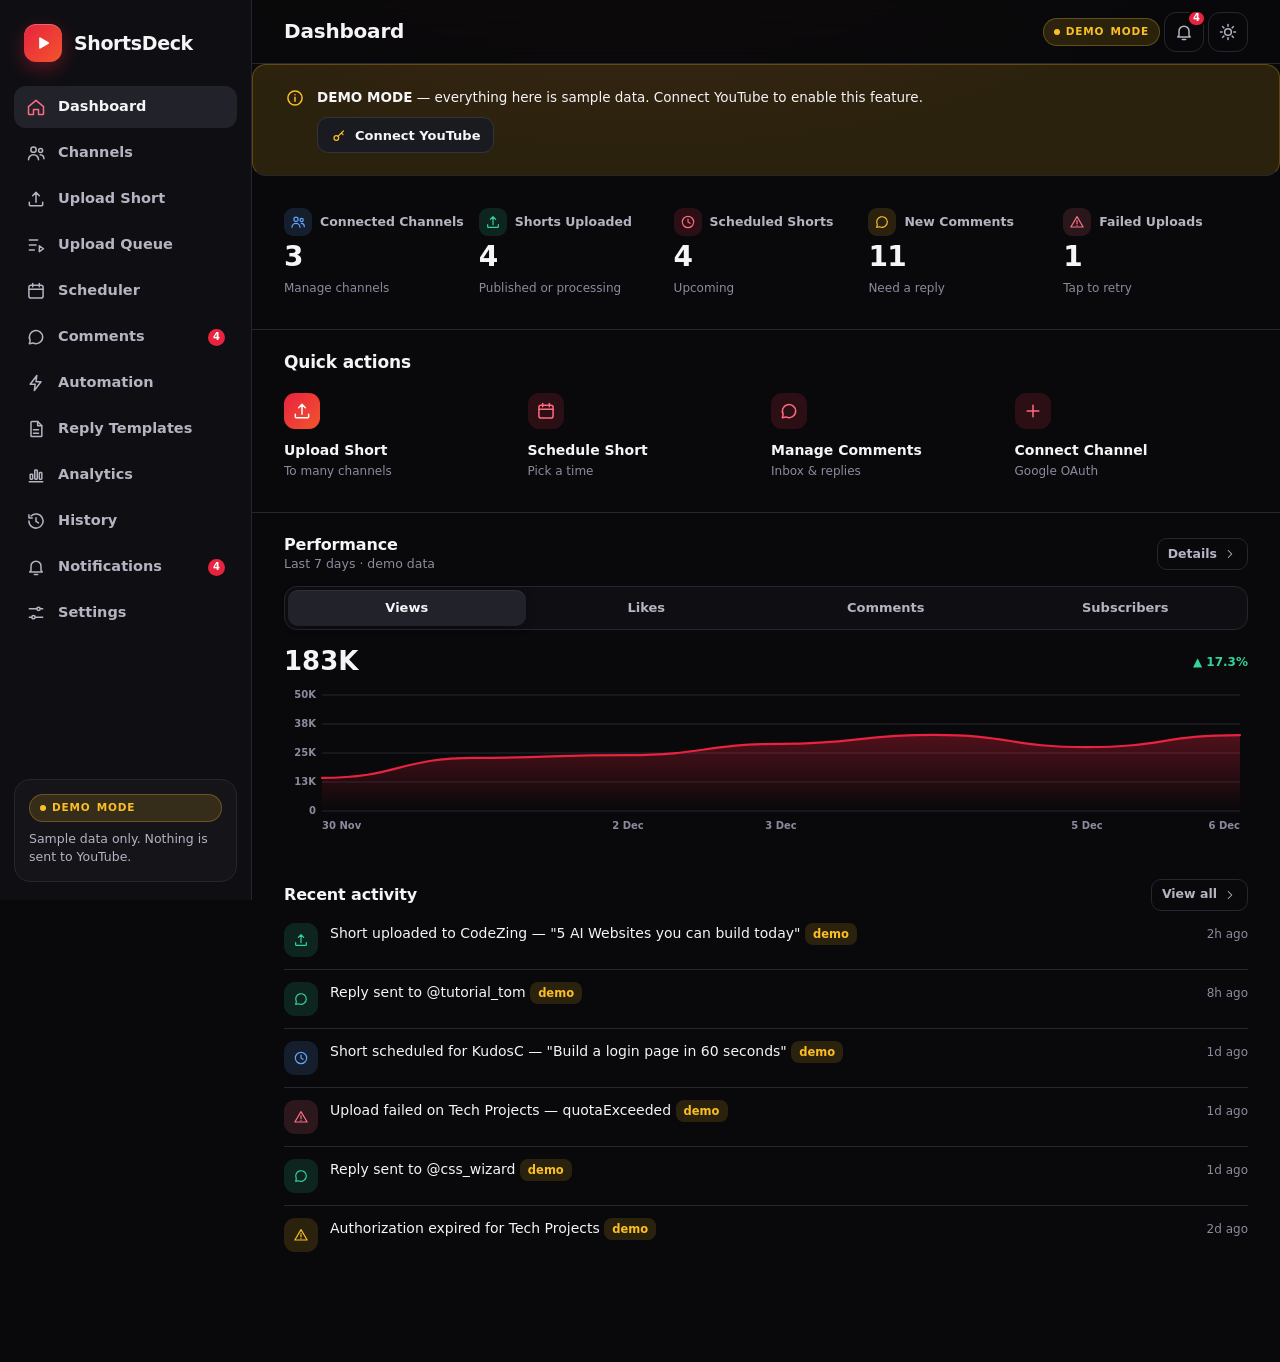
==== commit bdb82c3b: "Ui with pwa" ====
--- a/index.html
+++ b/index.html
@@ -7,6 +7,13 @@
 <meta name="color-scheme" content="dark light">
 <meta name="referrer" content="no-referrer">
 <title>ShortsDeck — Multi-channel Shorts manager</title>
+<link rel="manifest" href="manifest.webmanifest">
+<link rel="icon" type="image/png" href="icons/icon-192.png">
+<link rel="apple-touch-icon" href="icons/apple-touch-icon.png">
+<meta name="mobile-web-app-capable" content="yes">
+<meta name="apple-mobile-web-app-capable" content="yes">
+<meta name="apple-mobile-web-app-status-bar-style" content="black-translucent">
+<meta name="apple-mobile-web-app-title" content="ShortsDeck">
 <link rel="stylesheet" href="style.css">
 <script src="js/theme-boot.js"></script>
 </head>
@@ -88,5 +95,6 @@
 <script src="js/scheduler.js"></script>
 <script src="js/comments.js"></script>
 <script src="app.js"></script>
+<script>if("serviceWorker"in navigator)addEventListener("load",function(){navigator.serviceWorker.register("sw.js").catch(function(){})});</script>
 </body>
 </html>
--- a/style.css
+++ b/style.css
@@ -592,3 +592,18 @@
 @media (prefers-reduced-motion: reduce) {
   *, *::before, *::after { animation-duration: .001ms !important; animation-iteration-count: 1 !important; transition-duration: .001ms !important; scroll-behavior: auto !important; }
 }
+
+/* ===== FULL-SCREEN LAYOUT — no boxed cards; every page uses the whole screen ===== */
+.main, .main[class] { max-width: none !important; padding: 0 0 calc(var(--nav-h) + var(--safe-b) + 24px) !important; }
+.page { gap: 0; }
+.page > * { padding: 18px var(--pad); border-bottom: 1px solid var(--line); }
+.page > *:last-child { border-bottom: 0; }
+.card, .card.flush { background: transparent; border: 0; border-radius: 0; padding: 0; overflow: visible; box-shadow: none; }
+.stat, .qa { background: transparent; border: 0; border-radius: 0; padding: 10px 0; box-shadow: none; }
+.qa:hover, a.stat:hover { background: transparent; }
+.file-row, .sched-box, .pick-in { background: transparent; border-left: 0; border-right: 0; border-radius: 0; }
+.cta-bar { border-radius: 0; border-left: 0; border-right: 0; margin: 0 calc(var(--pad) * -1); }
+@media (min-width: 960px) { .main { padding: 0 0 56px !important; } .page > * { padding: 22px 32px; } }
+/* dialogs open full screen on phones */
+@media (max-width: 599px) { .dlg { max-width: 100%; height: 100dvh; max-height: 100dvh; border-radius: 0; border: 0; } }
+html, body { overscroll-behavior-y: none; -webkit-tap-highlight-color: transparent; }
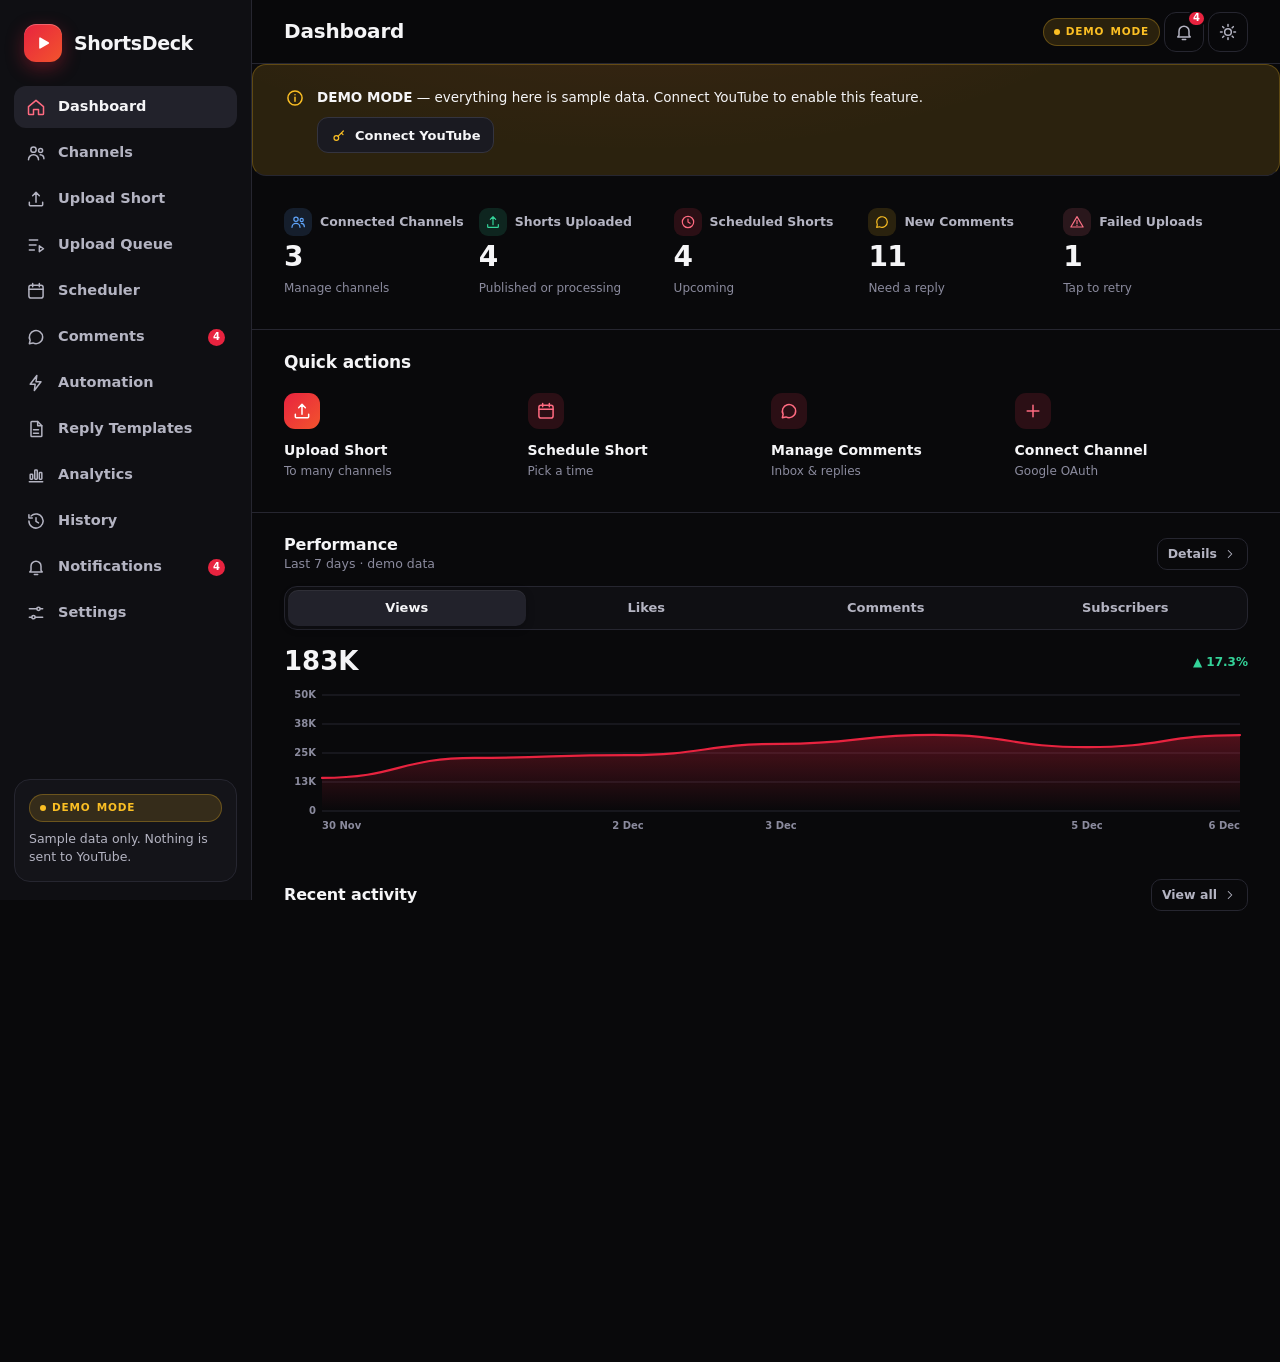
==== commit ccf6dc77: "Upadye" ====
--- a/index.html
+++ b/index.html
@@ -72,6 +72,7 @@
   <aside class="sidebar" id="sidebar" aria-label="Primary"></aside>
   <div class="shell">
     <header class="topbar" id="topbar"></header>
+    <div id="auth-bar" hidden></div>
     <main id="main" class="main" tabindex="-1" aria-live="polite">
       <div class="page"><div class="sk" style="height:120px;margin-bottom:12px"></div><div class="sk" style="height:120px"></div></div>
     </main>
--- a/style.css
+++ b/style.css
@@ -23,7 +23,7 @@
   --warn: #fbbf24; --warn-soft: rgba(251, 191, 36, .14);
   --err: #fb7185; --err-soft: rgba(251, 113, 133, .14);
   --info: #60a5fa; --info-soft: rgba(96, 165, 250, .14);
-  --glass: rgba(9, 9, 11, .8); --shadow: 0 18px 40px rgba(0, 0, 0, .55);
+  --glass: rgba(9, 9, 11, .97); --shadow: 0 18px 40px rgba(0, 0, 0, .55);
   --glow: radial-gradient(900px 420px at 50% -120px, rgba(255, 59, 87, .11), transparent 65%);
 }
 [data-theme="light"] {
@@ -35,20 +35,24 @@
   --warn: #a16207; --warn-soft: rgba(202, 138, 4, .14);
   --err: #c81e3a; --err-soft: rgba(200, 30, 58, .09);
   --info: #1d63c9; --info-soft: rgba(29, 99, 201, .1);
-  --glass: rgba(245, 245, 248, .85); --shadow: 0 18px 40px rgba(20, 20, 40, .14);
+  --glass: rgba(245, 245, 248, .97); --shadow: 0 18px 40px rgba(20, 20, 40, .14);
   --glow: radial-gradient(900px 420px at 50% -120px, rgba(225, 29, 72, .07), transparent 65%);
 }
 
 *, *::before, *::after { box-sizing: border-box; }
-html { scroll-padding-top: 72px; scroll-padding-bottom: 170px; -webkit-text-size-adjust: 100%; text-size-adjust: 100%; overflow-x: hidden; scroll-behavior: smooth; }
+html { scroll-padding-top: 72px; scroll-padding-bottom: 170px; -webkit-text-size-adjust: 100%; text-size-adjust: 100%; overflow-x: hidden; }
+/* NOTE: never put overflow on <body> as well — that turns body into its own scroll box and breaks touch scrolling. */
 body {
-  margin: 0; min-height: 100dvh; width: 100%; max-width: 100vw; overflow-x: hidden;
+  margin: 0; min-height: 100vh; min-height: 100dvh; width: 100%;
   background: var(--glow), var(--bg); background-repeat: no-repeat;
   color: var(--text); font: 400 15px/1.5 var(--font);
   -webkit-font-smoothing: antialiased; -webkit-tap-highlight-color: transparent;
   overflow-wrap: anywhere;
 }
-body.lock { overflow: hidden; }
+html:has(body.lock) { overflow: hidden; }
+body.lock { touch-action: none; }
+.ov, .ov * { touch-action: manipulation; }
+.dlg-b { touch-action: pan-y; }
 img, svg, video, canvas { max-width: 100%; }
 h1, h2, h3, h4, p { margin: 0; }
 h1, h2, h3, h4 { letter-spacing: -.01em; line-height: 1.25; }
@@ -72,7 +76,7 @@
 .topbar {
   position: sticky; top: 0; z-index: 40; display: flex; align-items: center; gap: 10px;
   min-height: calc(var(--top-h) + var(--safe-t)); padding: var(--safe-t) var(--pad) 0;
-  background: var(--glass); -webkit-backdrop-filter: blur(16px) saturate(1.4); backdrop-filter: blur(16px) saturate(1.4);
+  background: var(--glass);
   border-bottom: 1px solid var(--line);
 }
 .topbar .logo-mark { width: 32px; height: 32px; }
@@ -81,7 +85,8 @@
 .topbar { gap: 8px; }
 @media (max-width: 419px) { .topbar .logo-mark { width: 28px; height: 28px; } .top-actions .btn.icon { width: 36px; min-height: 36px; } }
 .main { padding: 16px var(--pad) calc(var(--nav-h) + var(--safe-b) + 28px); min-width: 0; outline: none; }
-.page { display: grid; gap: 16px; min-width: 0; animation: rise .32s var(--ease) both; }
+.page { display: grid; gap: 16px; min-width: 0; animation: fade .18s ease-out both; }
+.page.still { animation: none; }
 .page > * { min-width: 0; }
 @keyframes rise { from { opacity: 0; transform: translateY(8px); } to { opacity: 1; transform: none; } }
 @keyframes fade { from { opacity: 0; } to { opacity: 1; } }
@@ -109,7 +114,7 @@
   position: fixed; left: 0; right: 0; bottom: 0; z-index: 50;
   display: grid; grid-template-columns: repeat(5, minmax(0, 1fr)); align-items: end;
   height: calc(var(--nav-h) + var(--safe-b)); padding: 0 6px var(--safe-b);
-  background: var(--glass); -webkit-backdrop-filter: blur(18px) saturate(1.4); backdrop-filter: blur(18px) saturate(1.4);
+  background: var(--glass);
   border-top: 1px solid var(--line);
 }
 .bn {
@@ -385,7 +390,7 @@
 details.fold[open] > summary::before { transform: rotate(90deg); }
 pre.code { margin: 0; padding: 12px; border-radius: 12px; background: var(--bg2); border: 1px solid var(--line); font: 12px/1.5 var(--mono); overflow-x: auto; max-width: 100%; white-space: pre; color: var(--text2); }
 
-.cta-bar { position: sticky; bottom: calc(var(--nav-h) + var(--safe-b) + 10px); z-index: 20; display: grid; gap: 8px; padding: 10px; border-radius: 18px; background: var(--glass); -webkit-backdrop-filter: blur(16px); backdrop-filter: blur(16px); border: 1px solid var(--line2); box-shadow: var(--shadow); }
+.cta-bar { position: sticky; bottom: calc(var(--nav-h) + var(--safe-b) + 10px); z-index: 20; display: grid; gap: 8px; padding: 10px; border-radius: 18px; background: var(--glass); border: 1px solid var(--line2); box-shadow: var(--shadow); }
 .cta-bar .btn { min-height: 50px; font-size: 15px; }
 .cta-bar small { text-align: center; color: var(--text3); font-size: 12px; }
 
@@ -499,7 +504,7 @@
 .toast .i { margin-top: 1px; }
 .toast.t-ok .i { color: var(--ok); } .toast.t-err .i { color: var(--err); } .toast.t-warn .i { color: var(--warn); } .toast.t-info .i { color: var(--info); }
 
-.ov { position: fixed; inset: 0; z-index: 200; display: flex; align-items: flex-end; justify-content: center; background: rgba(0, 0, 0, .62); -webkit-backdrop-filter: blur(3px); backdrop-filter: blur(3px); animation: fade .2s both; }
+.ov { position: fixed; inset: 0; z-index: 200; display: flex; align-items: flex-end; justify-content: center; background: rgba(0, 0, 0, .62); animation: fade .2s both; }
 .ov.out { opacity: 0; transition: opacity .18s; }
 .dlg { width: 100%; max-width: 560px; max-height: 92dvh; display: flex; flex-direction: column; background: var(--card); border: 1px solid var(--line2); border-bottom: 0; border-radius: 26px 26px 0 0; box-shadow: var(--shadow); animation: sheet .3s var(--ease) both; }
 .dlg .grab { width: 38px; height: 4px; border-radius: 4px; background: var(--line2); margin: 8px auto 0; flex: none; }
@@ -602,8 +607,76 @@
 .stat, .qa { background: transparent; border: 0; border-radius: 0; padding: 10px 0; box-shadow: none; }
 .qa:hover, a.stat:hover { background: transparent; }
 .file-row, .sched-box, .pick-in { background: transparent; border-left: 0; border-right: 0; border-radius: 0; }
-.cta-bar { border-radius: 0; border-left: 0; border-right: 0; margin: 0 calc(var(--pad) * -1); }
+.cta-bar { border-radius: 0; border-left: 0; border-right: 0; margin: 0; }
 @media (min-width: 960px) { .main { padding: 0 0 56px !important; } .page > * { padding: 22px 32px; } }
 /* dialogs open full screen on phones */
 @media (max-width: 599px) { .dlg { max-width: 100%; height: 100dvh; max-height: 100dvh; border-radius: 0; border: 0; } }
 html, body { overscroll-behavior-y: none; -webkit-tap-highlight-color: transparent; }
+
+/* ===== SMOOTHNESS / PERFORMANCE ===== */
+a, button, label, summary, [data-act], .pick, .drop { touch-action: manipulation; }
+.page > * { contain: layout style; }
+.card.job, .item, .ch, .tgt, .cm { content-visibility: auto; contain-intrinsic-size: auto 96px; }
+.btn, .bn, .chip, .pick-in, .stat, .qa { transition-property: background-color, border-color, color, opacity, transform; }
+.chip { transition: background-color .15s, border-color .15s, color .15s; }
+@media (hover: none) { .btn:hover, .stat:hover, .qa:hover { filter: none; transform: none; } }
+@media (max-width: 959px) { .toast, .dlg, .cta-bar { box-shadow: 0 6px 18px rgba(0, 0, 0, .35); } }
+
+.authbar { position: sticky; top: calc(var(--top-h) + var(--safe-t)); z-index: 35; display: flex; align-items: center; gap: 10px; padding: 9px var(--pad); background: var(--warn-soft); color: var(--warn); border-bottom: 1px solid rgba(251, 191, 36, .3); font-size: 13.5px; font-weight: 600; }
+.authbar span { flex: 1; min-width: 0; color: var(--text); }
+@media (min-width: 960px) { .authbar { top: 64px; } }
+
+/* ===== FULL-SCREEN UPLOAD (YouTube Studio style) ===== */
+body.up-page .topbar, body.up-page .bottom-nav, body.up-page .sidebar { display: none !important; }
+body.up-page .app { display: block !important; }
+body.up-page .main { padding-bottom: 0 !important; }
+body.up-page .authbar { top: 0; }
+.page > .up-shell { padding: 0; border: 0; display: flex; flex-direction: column; min-height: 100dvh; contain: none; }
+.up-head { position: sticky; top: 0; z-index: 30; display: flex; flex-wrap: wrap; align-items: center; gap: 4px 10px; padding: calc(8px + var(--safe-t)) var(--pad) 8px; background: var(--bg); border-bottom: 1px solid var(--line); }
+.up-head h1 { font-size: 18px; font-weight: 780; flex: 1; min-width: 0; }
+.up-steps { display: flex; align-items: center; gap: 6px; width: 100%; order: 3; }
+.up-steps em { flex: 1; height: 2px; background: var(--line2); border-radius: 2px; min-width: 8px; }
+.up-steps button { display: inline-flex; align-items: center; gap: 7px; background: none; border: 0; padding: 6px 4px; color: var(--text3); font-weight: 700; font-size: 13.5px; min-height: 40px; }
+.up-steps button i { display: grid; place-items: center; width: 24px; height: 24px; border-radius: 50%; border: 1.5px solid var(--line2); font-style: normal; font-size: 12px; }
+.up-steps button[aria-current="true"] { color: var(--text); }
+.up-steps button[aria-current="true"] i { background: linear-gradient(135deg, var(--accent), var(--accent2)); border-color: transparent; color: #fff; }
+.up-hero { flex: 1; display: grid; align-content: center; gap: 14px; padding: 24px var(--pad); min-height: 60dvh; }
+.up-hero[hidden], .up-work[hidden], .up-bar[hidden], .up-step[hidden] { display: none !important; }
+.up-drop { min-height: 300px; align-content: center; padding: 28px 18px; max-width: 640px; width: 100%; margin: 0 auto; border-radius: 24px; gap: 10px; }
+.up-drop .ic { width: 76px; height: 76px; border-radius: 50%; }
+.up-drop b { font-size: 18px; }
+.up-work { flex: 1; display: grid; gap: 16px; padding: 16px var(--pad) 24px; align-content: start; min-width: 0; }
+.up-work > * { min-width: 0; }
+.up-pv { display: grid; grid-template-columns: 104px minmax(0, 1fr); gap: 14px; align-items: start; }
+.up-pv .phone { border-radius: 14px; }
+.up-pv-info { display: grid; gap: 10px; min-width: 0; }
+.pv-play { position: absolute; inset: 0; z-index: 3; display: grid; place-items: center; background: rgba(0, 0, 0, .18); border: 0; color: #fff; transition: opacity .2s; }
+.pv-play .i { width: 34px; height: 34px; }
+.up-forms { display: grid; gap: 16px; align-content: start; min-width: 0; }
+.up-step { display: grid; gap: 16px; min-width: 0; animation: fade .15s ease-out both; }
+.up-step > h2 { font-size: 20px; font-weight: 780; }
+.vis-grid { display: grid; grid-template-columns: repeat(3, minmax(0, 1fr)); gap: 8px; }
+.vis { display: block; cursor: pointer; }
+.vis-in { display: grid; gap: 2px; padding: 12px 10px; border-radius: 14px; border: 1.5px solid var(--line2); background: var(--bg2); text-align: center; min-height: 64px; align-content: center; }
+.vis-in b { font-size: 14px; } .vis-in small { color: var(--text3); font-size: 11.5px; line-height: 1.25; }
+.vis input:checked + .vis-in { border-color: var(--accent-text); background: var(--accent-soft); }
+.vis input:focus-visible + .vis-in { outline: 2px solid var(--accent-text); outline-offset: 2px; }
+.chk { display: flex; gap: 10px; align-items: flex-start; padding: 10px 12px; border-radius: 12px; background: var(--bg2); border: 1px solid var(--line); font-size: 13.5px; }
+.chk .i { margin-top: 2px; } .chk.ok .i { color: var(--ok); } .chk.warn .i { color: var(--warn); } .chk.err { border-color: var(--err); } .chk.err .i { color: var(--err); } .chk.info .i { color: var(--info); }
+.up-bar { position: sticky; bottom: 0; z-index: 30; display: grid; gap: 8px; padding: 10px var(--pad) calc(10px + var(--safe-b)); background: var(--glass); border-top: 1px solid var(--line); }
+.up-bar .btn { min-height: 50px; font-size: 15px; width: 100%; }
+.up-bar .row2 { grid-template-columns: minmax(0, 1fr) minmax(0, 2fr); }
+@media (min-width: 960px) {
+  .up-head { padding: 14px 32px; flex-wrap: nowrap; }
+  .up-head h1 { flex: none; font-size: 20px; margin-right: 24px; }
+  .up-steps { width: auto; flex: 1; max-width: 560px; order: 0; }
+  .up-work { grid-template-columns: minmax(0, 1fr) 320px; gap: 40px; padding: 28px 32px 40px; max-width: 1100px; width: 100%; margin: 0 auto; }
+  .up-side { order: 2; position: sticky; top: 92px; align-self: start; }
+  .up-forms { order: 1; }
+  .up-pv { grid-template-columns: 1fr; }
+  .up-pv .phone { max-width: 220px; margin: 0 auto; }
+  .up-bar { padding: 12px 32px; }
+  .up-bar .row2 { max-width: 420px; margin-left: auto; width: 100%; }
+}
+[hidden] { display: none !important; }
+@media (min-width: 960px) { .up-pv .phone { width: 220px; } }
